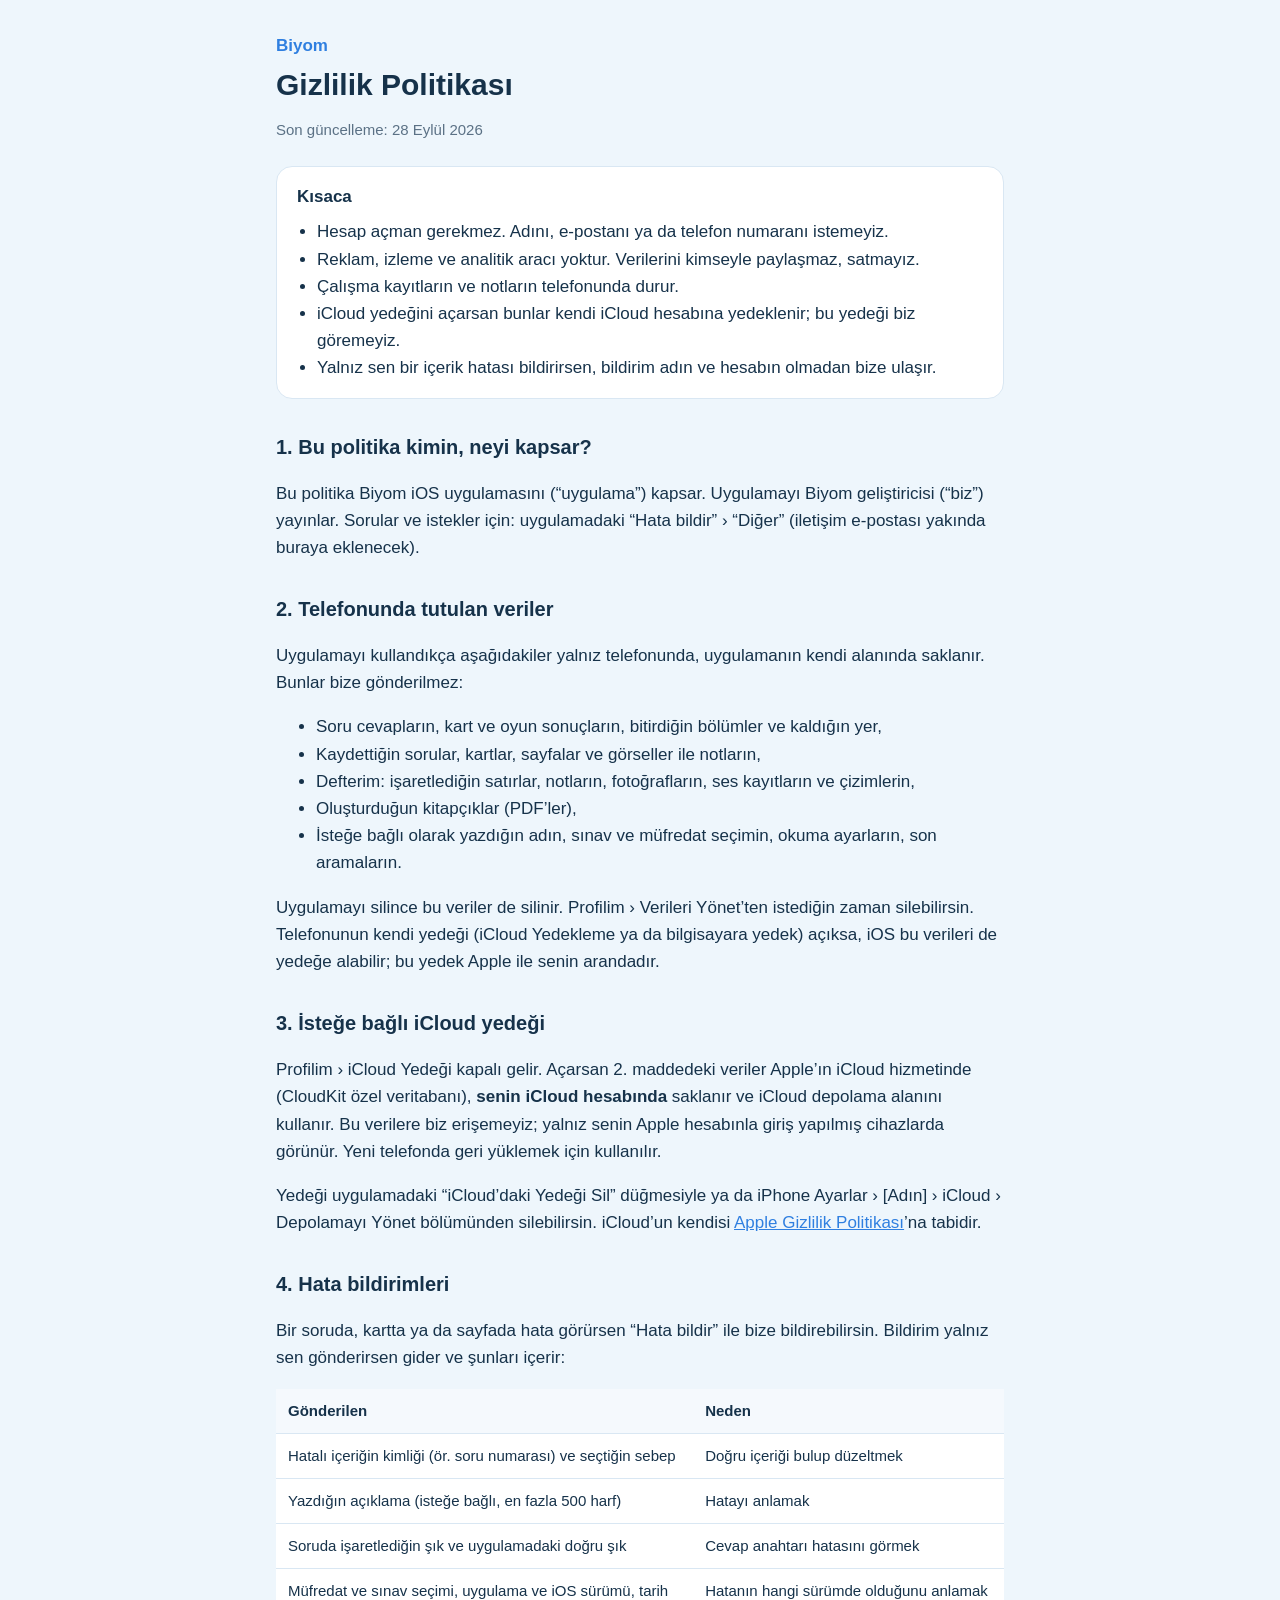
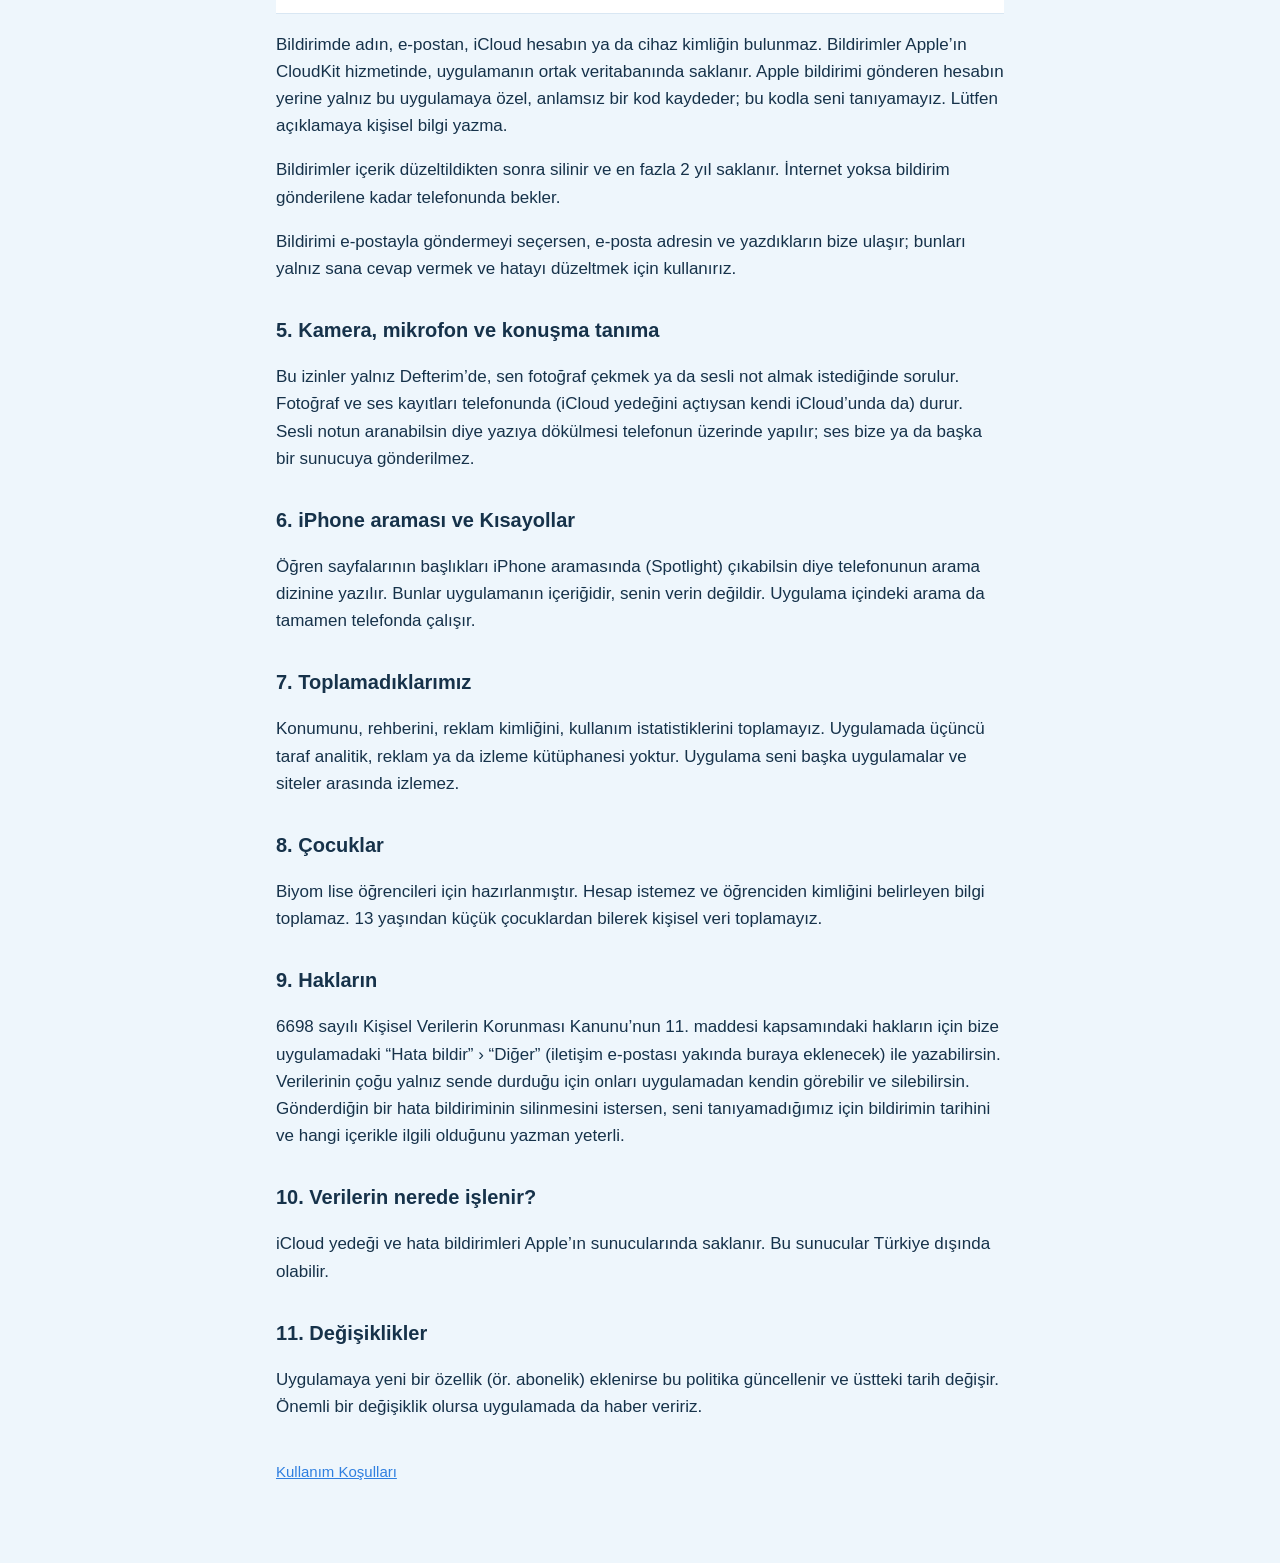
==== gizlilik.html @ 584ed22b "Biyom gizlilik politikası ve kullanım koşulları Co-Authored-By: Claude Opus 5.5 <noreply@anthropic.c" ====
<!doctype html>
<html lang="tr">
<head>
<meta charset="utf-8">
<meta name="viewport" content="width=device-width, initial-scale=1">
<title>Biyom · Gizlilik Politikası</title>
<meta name="description" content="Biyom uygulamasının gizlilik politikası: hangi veriler nerede tutulur, ne gönderilir.">
<link rel="stylesheet" href="style.css">
</head>
<body>
<main>
<header>
  <a href="./">Biyom</a>
  <h1>Gizlilik Politikası</h1>
  <p class="muted">Son güncelleme: 28 Eylül 2026</p>
</header>

<div class="summary">
  <strong>Kısaca</strong>
  <ul>
    <li>Hesap açman gerekmez. Adını, e-postanı ya da telefon numaranı istemeyiz.</li>
    <li>Reklam, izleme ve analitik aracı yoktur. Verilerini kimseyle paylaşmaz, satmayız.</li>
    <li>Çalışma kayıtların ve notların telefonunda durur.</li>
    <li>iCloud yedeğini açarsan bunlar kendi iCloud hesabına yedeklenir; bu yedeği biz göremeyiz.</li>
    <li>Yalnız sen bir içerik hatası bildirirsen, bildirim adın ve hesabın olmadan bize ulaşır.</li>
  </ul>
</div>

<h2>1. Bu politika kimin, neyi kapsar?</h2>
<p>Bu politika Biyom iOS uygulamasını (“uygulama”) kapsar. Uygulamayı Biyom geliştiricisi (“biz”) yayınlar.
Sorular ve istekler için: uygulamadaki “Hata bildir” › “Diğer” (iletişim e-postası yakında buraya eklenecek)<!-- DESTEK_EPOSTASI -->.</p>

<h2>2. Telefonunda tutulan veriler</h2>
<p>Uygulamayı kullandıkça aşağıdakiler yalnız telefonunda, uygulamanın kendi alanında saklanır. Bunlar bize gönderilmez:</p>
<ul>
  <li>Soru cevapların, kart ve oyun sonuçların, bitirdiğin bölümler ve kaldığın yer,</li>
  <li>Kaydettiğin sorular, kartlar, sayfalar ve görseller ile notların,</li>
  <li>Defterim: işaretlediğin satırlar, notların, fotoğrafların, ses kayıtların ve çizimlerin,</li>
  <li>Oluşturduğun kitapçıklar (PDF’ler),</li>
  <li>İsteğe bağlı olarak yazdığın adın, sınav ve müfredat seçimin, okuma ayarların, son aramaların.</li>
</ul>
<p>Uygulamayı silince bu veriler de silinir. Profilim › Verileri Yönet’ten istediğin zaman silebilirsin.
Telefonunun kendi yedeği (iCloud Yedekleme ya da bilgisayara yedek) açıksa, iOS bu verileri de yedeğe alabilir; bu
yedek Apple ile senin arandadır.</p>

<h2>3. İsteğe bağlı iCloud yedeği</h2>
<p>Profilim › iCloud Yedeği kapalı gelir. Açarsan 2. maddedeki veriler Apple’ın iCloud hizmetinde (CloudKit özel
veritabanı), <strong>senin iCloud hesabında</strong> saklanır ve iCloud depolama alanını kullanır. Bu verilere biz
erişemeyiz; yalnız senin Apple hesabınla giriş yapılmış cihazlarda görünür. Yeni telefonda geri yüklemek için kullanılır.</p>
<p>Yedeği uygulamadaki “iCloud’daki Yedeği Sil” düğmesiyle ya da iPhone Ayarlar › [Adın] › iCloud › Depolamayı Yönet
bölümünden silebilirsin. iCloud’un kendisi <a href="https://www.apple.com/tr/legal/privacy/">Apple Gizlilik Politikası</a>’na tabidir.</p>

<h2>4. Hata bildirimleri</h2>
<p>Bir soruda, kartta ya da sayfada hata görürsen “Hata bildir” ile bize bildirebilirsin. Bildirim yalnız sen
gönderirsen gider ve şunları içerir:</p>
<table>
  <tr><th>Gönderilen</th><th>Neden</th></tr>
  <tr><td>Hatalı içeriğin kimliği (ör. soru numarası) ve seçtiğin sebep</td><td>Doğru içeriği bulup düzeltmek</td></tr>
  <tr><td>Yazdığın açıklama (isteğe bağlı, en fazla 500 harf)</td><td>Hatayı anlamak</td></tr>
  <tr><td>Soruda işaretlediğin şık ve uygulamadaki doğru şık</td><td>Cevap anahtarı hatasını görmek</td></tr>
  <tr><td>Müfredat ve sınav seçimi, uygulama ve iOS sürümü, tarih</td><td>Hatanın hangi sürümde olduğunu anlamak</td></tr>
</table>
<p>Bildirimde adın, e-postan, iCloud hesabın ya da cihaz kimliğin bulunmaz. Bildirimler Apple’ın CloudKit hizmetinde,
uygulamanın ortak veritabanında saklanır. Apple bildirimi gönderen hesabın yerine yalnız bu uygulamaya özel, anlamsız bir
kod kaydeder; bu kodla seni tanıyamayız. Lütfen açıklamaya kişisel bilgi yazma.</p>
<p>Bildirimler içerik düzeltildikten sonra silinir ve en fazla 2 yıl saklanır. İnternet yoksa bildirim gönderilene kadar
telefonunda bekler.</p>
<p>Bildirimi e-postayla göndermeyi seçersen, e-posta adresin ve yazdıkların bize ulaşır; bunları yalnız sana cevap vermek
ve hatayı düzeltmek için kullanırız.</p>

<h2>5. Kamera, mikrofon ve konuşma tanıma</h2>
<p>Bu izinler yalnız Defterim’de, sen fotoğraf çekmek ya da sesli not almak istediğinde sorulur. Fotoğraf ve ses
kayıtları telefonunda (iCloud yedeğini açtıysan kendi iCloud’unda da) durur. Sesli notun aranabilsin diye yazıya
dökülmesi telefonun üzerinde yapılır; ses bize ya da başka bir sunucuya gönderilmez.</p>

<h2>6. iPhone araması ve Kısayollar</h2>
<p>Öğren sayfalarının başlıkları iPhone aramasında (Spotlight) çıkabilsin diye telefonunun arama dizinine yazılır.
Bunlar uygulamanın içeriğidir, senin verin değildir. Uygulama içindeki arama da tamamen telefonda çalışır.</p>

<h2>7. Toplamadıklarımız</h2>
<p>Konumunu, rehberini, reklam kimliğini, kullanım istatistiklerini toplamayız. Uygulamada üçüncü taraf analitik,
reklam ya da izleme kütüphanesi yoktur. Uygulama seni başka uygulamalar ve siteler arasında izlemez.</p>

<h2>8. Çocuklar</h2>
<p>Biyom lise öğrencileri için hazırlanmıştır. Hesap istemez ve öğrenciden kimliğini belirleyen bilgi toplamaz. 13 yaşından
küçük çocuklardan bilerek kişisel veri toplamayız.</p>

<h2>9. Hakların</h2>
<p>6698 sayılı Kişisel Verilerin Korunması Kanunu’nun 11. maddesi kapsamındaki hakların için bize
uygulamadaki “Hata bildir” › “Diğer” (iletişim e-postası yakında buraya eklenecek)<!-- DESTEK_EPOSTASI --> ile yazabilirsin. Verilerinin çoğu yalnız sende
durduğu için onları uygulamadan kendin görebilir ve silebilirsin. Gönderdiğin bir hata bildiriminin silinmesini
istersen, seni tanıyamadığımız için bildirimin tarihini ve hangi içerikle ilgili olduğunu yazman yeterli.</p>

<h2>10. Verilerin nerede işlenir?</h2>
<p>iCloud yedeği ve hata bildirimleri Apple’ın sunucularında saklanır. Bu sunucular Türkiye dışında olabilir.</p>

<h2>11. Değişiklikler</h2>
<p>Uygulamaya yeni bir özellik (ör. abonelik) eklenirse bu politika güncellenir ve üstteki tarih değişir. Önemli bir
değişiklik olursa uygulamada da haber veririz.</p>

<footer class="muted">
  <p><a href="kosullar.html">Kullanım Koşulları</a><!-- DESTEK_EPOSTASI: İletişim bağlantısı --></p>
</footer>
</main>
</body>
</html>
---- style.css ----
:root {
  --ink: #16324a;
  --muted: #5b7185;
  --accent: #2f7fe0;
  --surface: #ffffff;
  --page: #eef6fc;
  --line: #d9e7f3;
}
* { box-sizing: border-box; }
body {
  margin: 0;
  background: var(--page);
  color: var(--ink);
  font: 17px/1.6 -apple-system, BlinkMacSystemFont, "Segoe UI", Roboto, "Helvetica Neue", Arial, sans-serif;
}
main { max-width: 760px; margin: 0 auto; padding: 32px 16px 64px; }
header { margin-bottom: 24px; }
header a { color: var(--accent); text-decoration: none; font-weight: 600; }
h1 { font-size: 30px; line-height: 1.2; margin: 8px 0 4px; }
h2 { font-size: 20px; margin: 32px 0 8px; }
.muted { color: var(--muted); font-size: 15px; }
.summary { background: var(--surface); border: 1px solid var(--line); border-radius: 16px; padding: 16px 20px; }
.summary ul { margin: 8px 0 0; padding-left: 20px; }
table { width: 100%; border-collapse: collapse; background: var(--surface); }
th, td { text-align: left; vertical-align: top; padding: 10px 12px; border-bottom: 1px solid var(--line); font-size: 15px; }
th { background: #f5f9fd; }
a { color: var(--accent); }
.cards { display: grid; gap: 12px; }
.card { display: block; background: var(--surface); border: 1px solid var(--line); border-radius: 16px; padding: 16px 20px; color: var(--ink); text-decoration: none; }
.card strong { display: block; font-size: 18px; }
footer { margin-top: 40px; }
@media (max-width: 520px) {
  body { font-size: 16px; }
  h1 { font-size: 26px; }
  th, td { padding: 8px; font-size: 14px; }
}
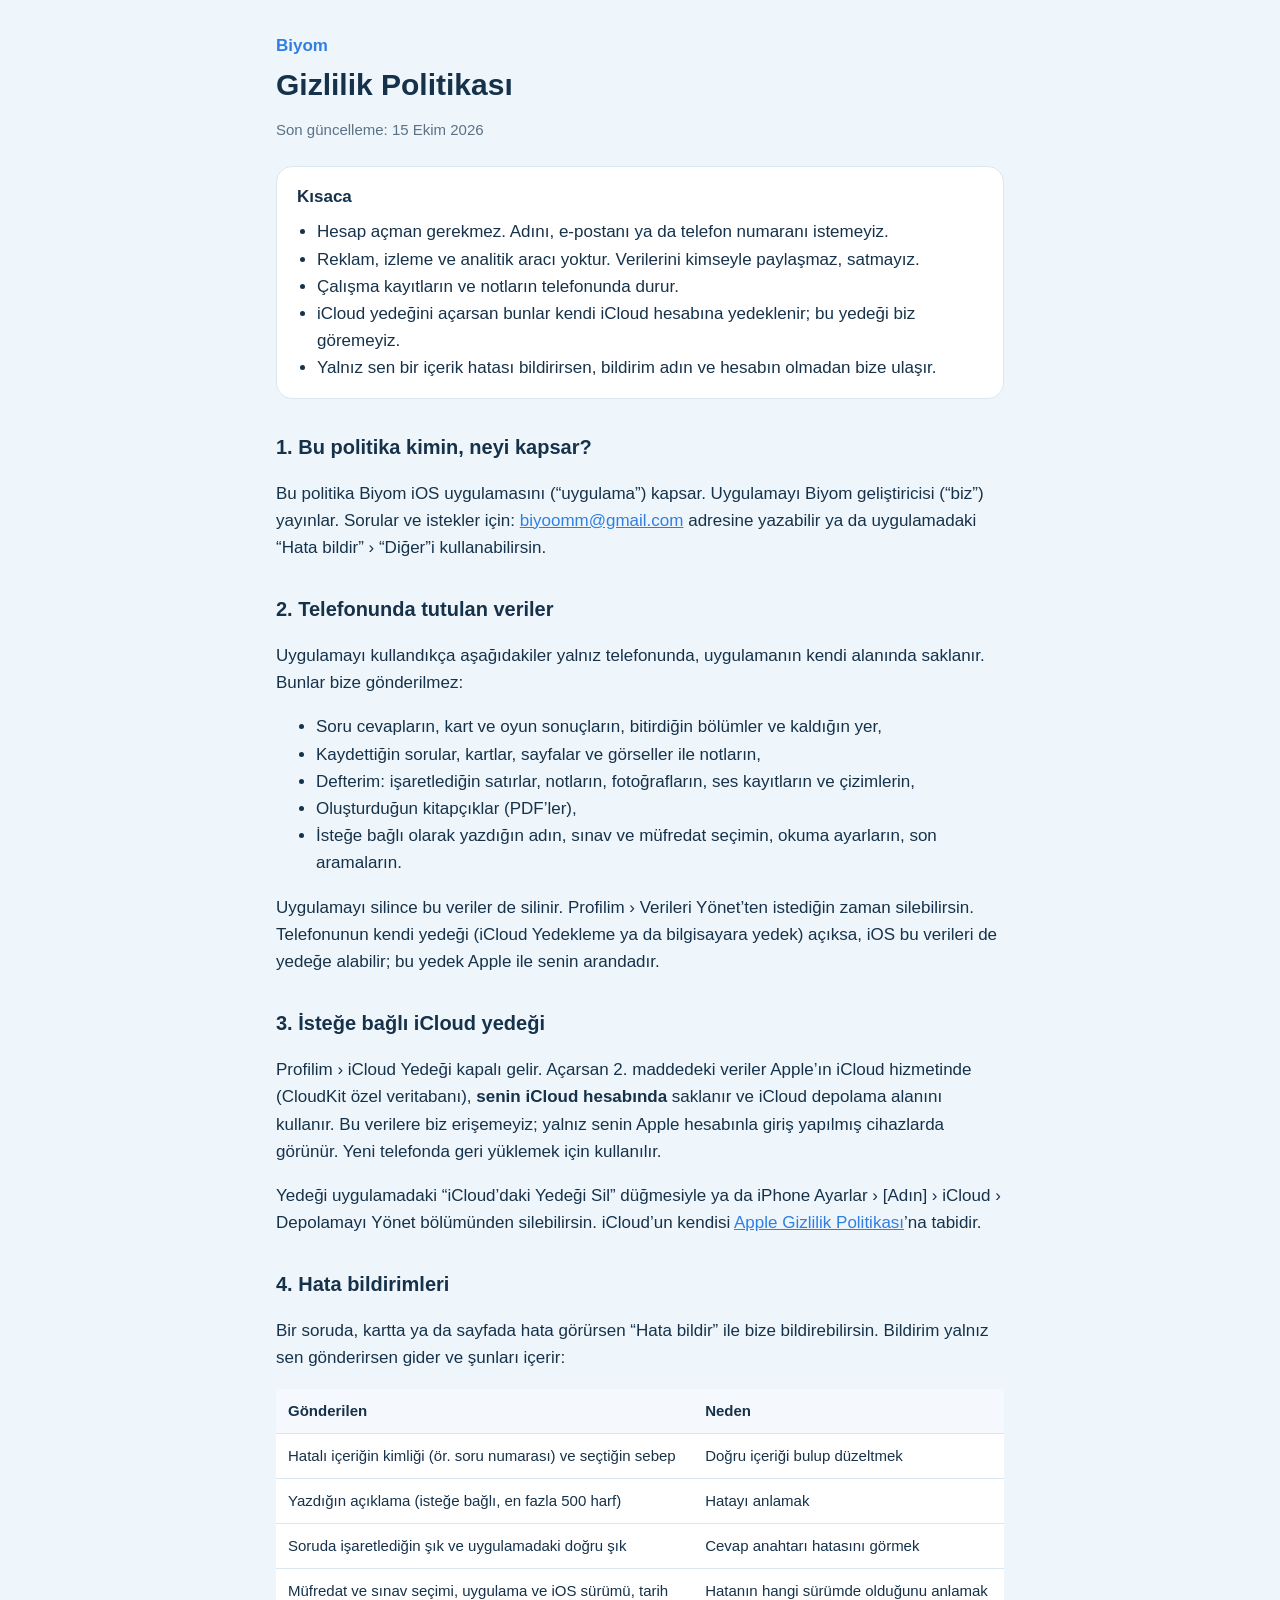
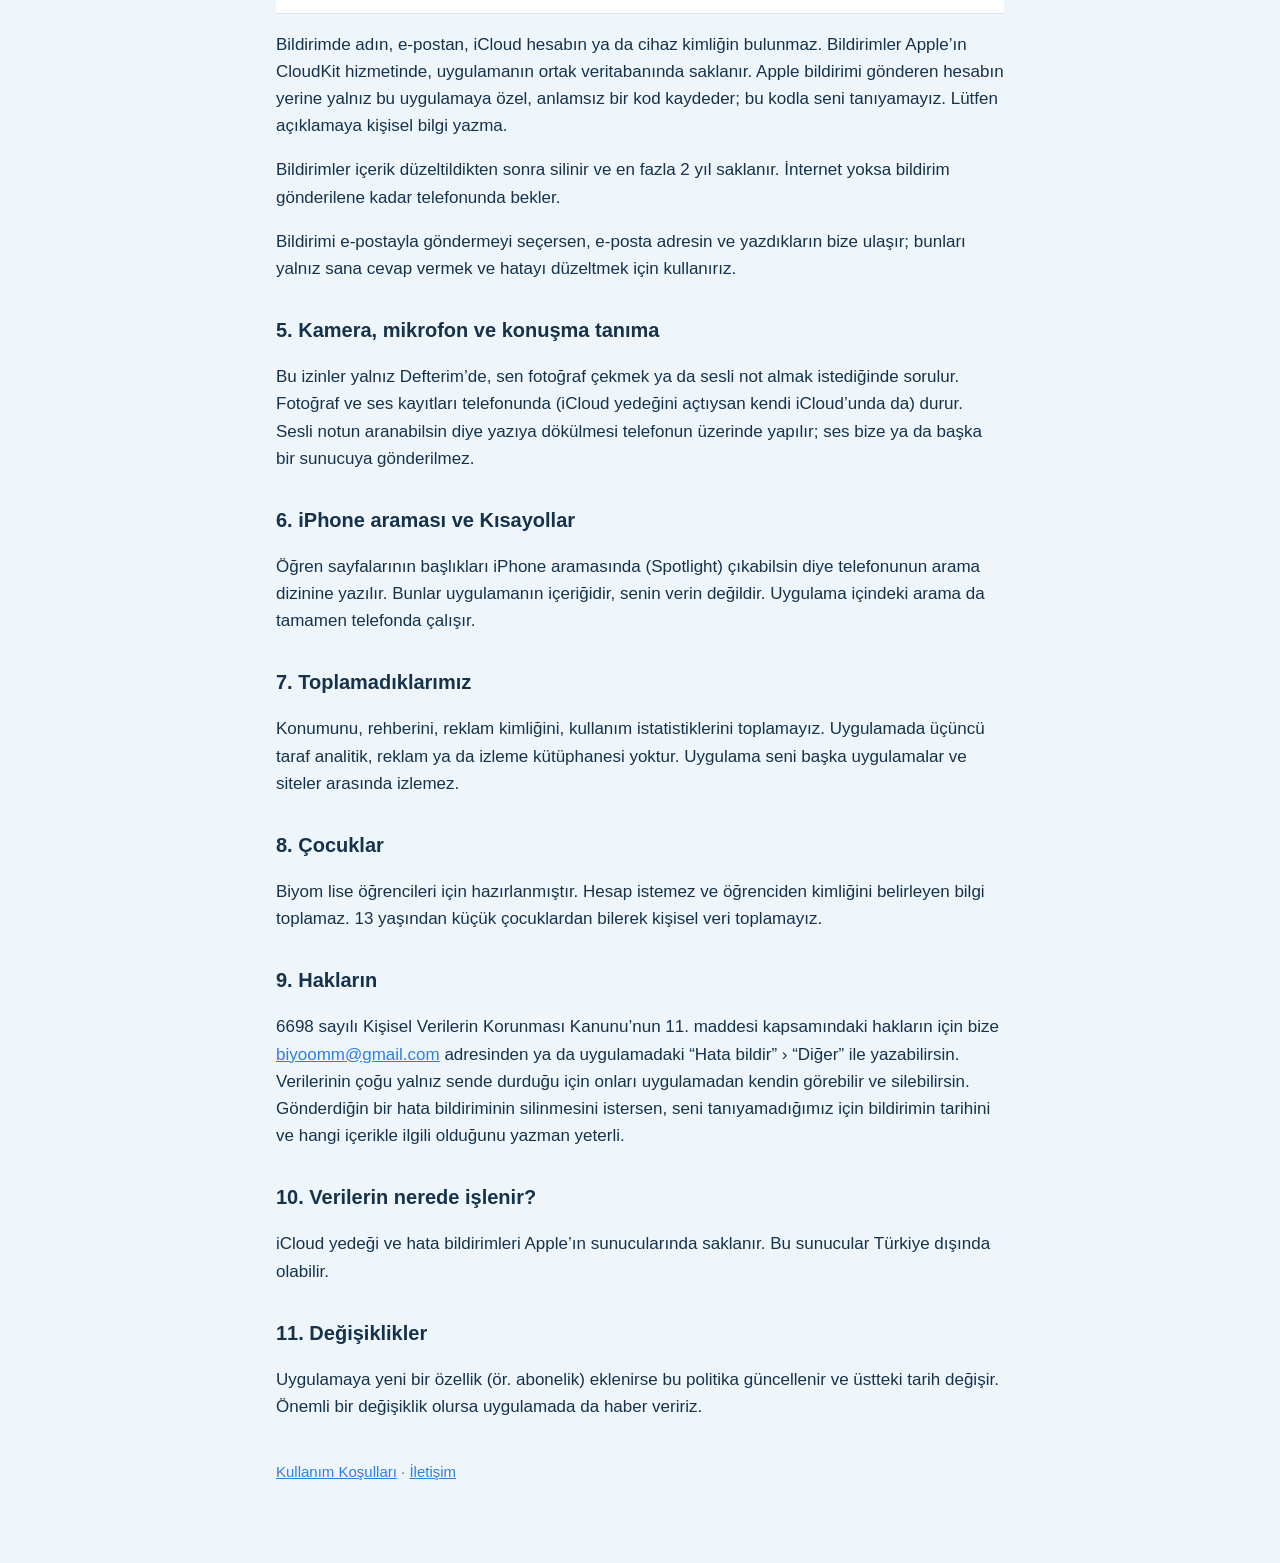
==== commit e93a0db4: "Destek e-postası: biyoomm@gmail.com (gizlilik, koşullar, giriş sayfasında Destek kartı)" ====
--- a/gizlilik.html
+++ b/gizlilik.html
@@ -12,7 +12,7 @@
 <header>
   <a href="./">Biyom</a>
   <h1>Gizlilik Politikası</h1>
-  <p class="muted">Son güncelleme: 28 Eylül 2026</p>
+  <p class="muted">Son güncelleme: 15 Ekim 2026</p>
 </header>
 
 <div class="summary">
@@ -28,7 +28,7 @@
 
 <h2>1. Bu politika kimin, neyi kapsar?</h2>
 <p>Bu politika Biyom iOS uygulamasını (“uygulama”) kapsar. Uygulamayı Biyom geliştiricisi (“biz”) yayınlar.
-Sorular ve istekler için: uygulamadaki “Hata bildir” › “Diğer” (iletişim e-postası yakında buraya eklenecek)<!-- DESTEK_EPOSTASI -->.</p>
+Sorular ve istekler için: <a href="mailto:biyoomm@gmail.com">biyoomm@gmail.com</a> adresine yazabilir ya da uygulamadaki “Hata bildir” › “Diğer”i kullanabilirsin.</p>
 
 <h2>2. Telefonunda tutulan veriler</h2>
 <p>Uygulamayı kullandıkça aşağıdakiler yalnız telefonunda, uygulamanın kendi alanında saklanır. Bunlar bize gönderilmez:</p>
@@ -87,7 +87,7 @@
 
 <h2>9. Hakların</h2>
 <p>6698 sayılı Kişisel Verilerin Korunması Kanunu’nun 11. maddesi kapsamındaki hakların için bize
-uygulamadaki “Hata bildir” › “Diğer” (iletişim e-postası yakında buraya eklenecek)<!-- DESTEK_EPOSTASI --> ile yazabilirsin. Verilerinin çoğu yalnız sende
+<a href="mailto:biyoomm@gmail.com">biyoomm@gmail.com</a> adresinden ya da uygulamadaki “Hata bildir” › “Diğer” ile yazabilirsin. Verilerinin çoğu yalnız sende
 durduğu için onları uygulamadan kendin görebilir ve silebilirsin. Gönderdiğin bir hata bildiriminin silinmesini
 istersen, seni tanıyamadığımız için bildirimin tarihini ve hangi içerikle ilgili olduğunu yazman yeterli.</p>
 
@@ -99,7 +99,7 @@
 değişiklik olursa uygulamada da haber veririz.</p>
 
 <footer class="muted">
-  <p><a href="kosullar.html">Kullanım Koşulları</a><!-- DESTEK_EPOSTASI: İletişim bağlantısı --></p>
+  <p><a href="kosullar.html">Kullanım Koşulları</a> · <a href="mailto:biyoomm@gmail.com">İletişim</a></p>
 </footer>
 </main>
 </body>
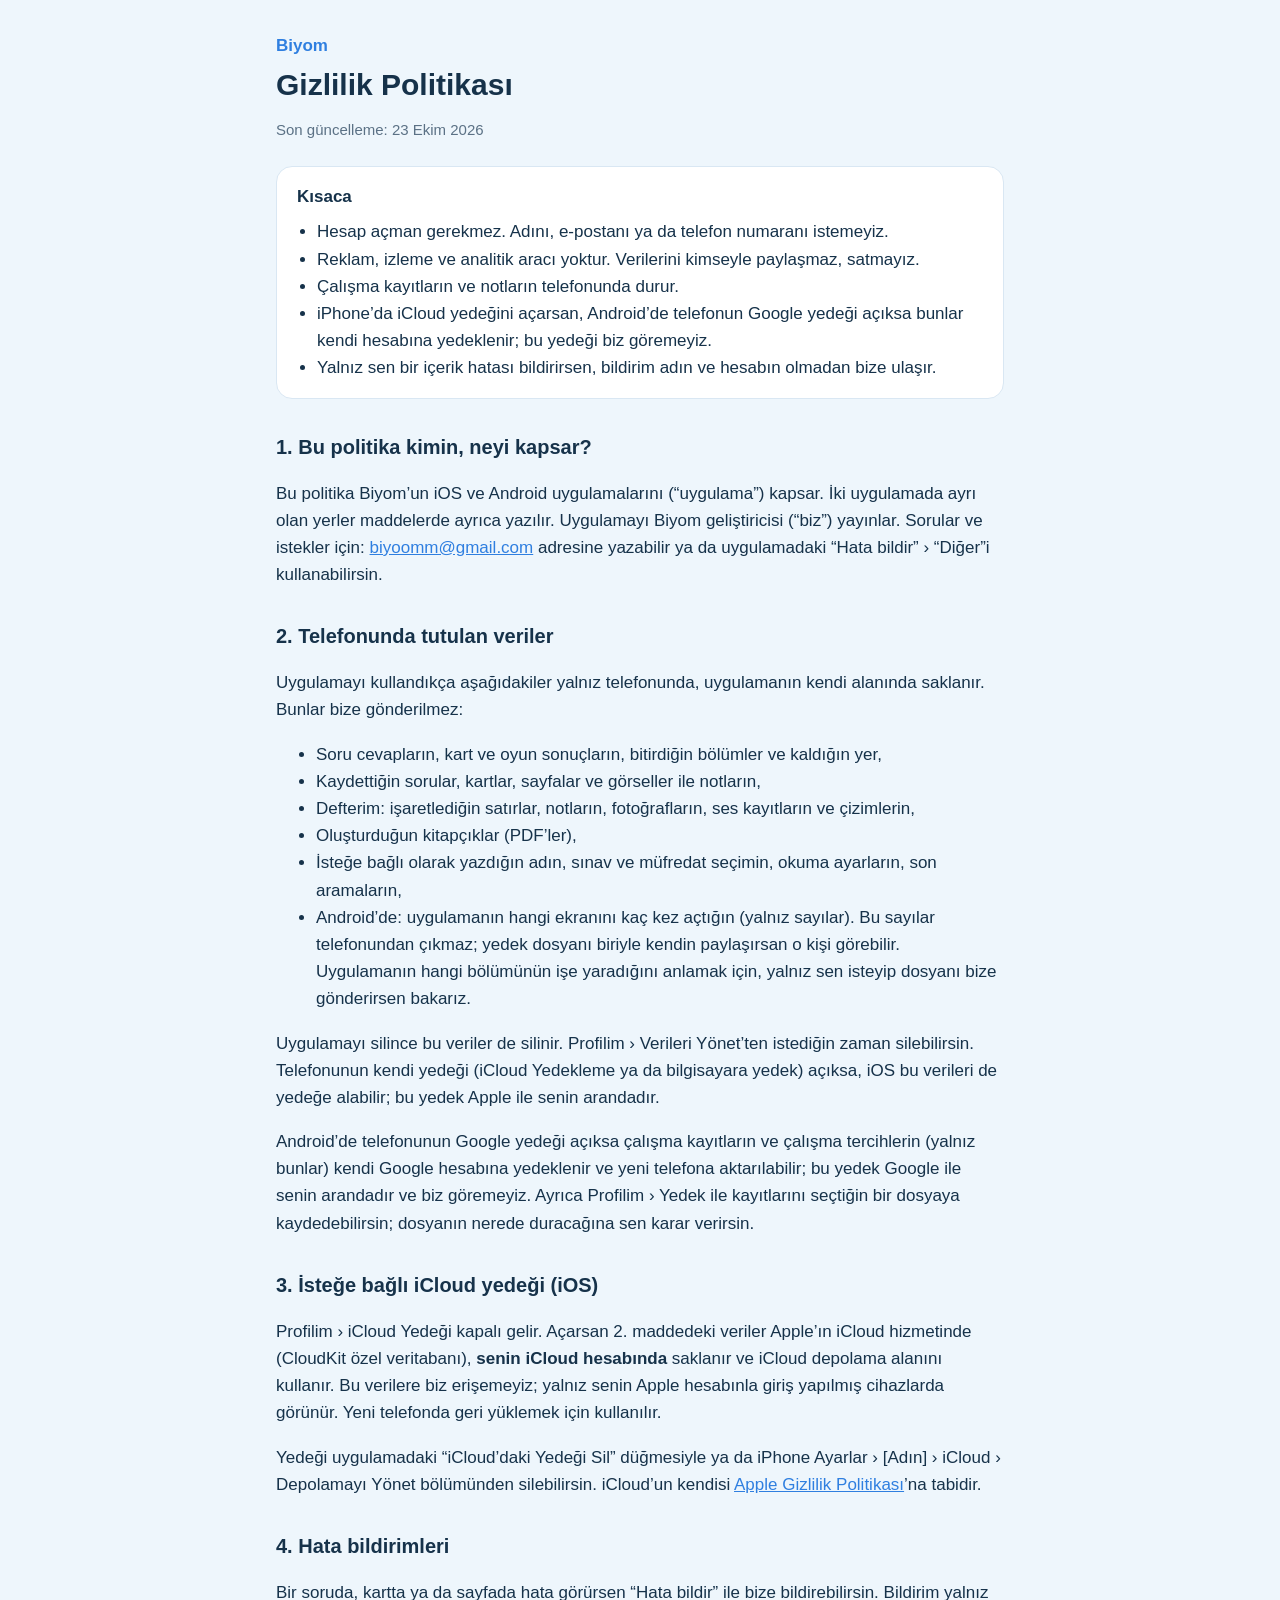
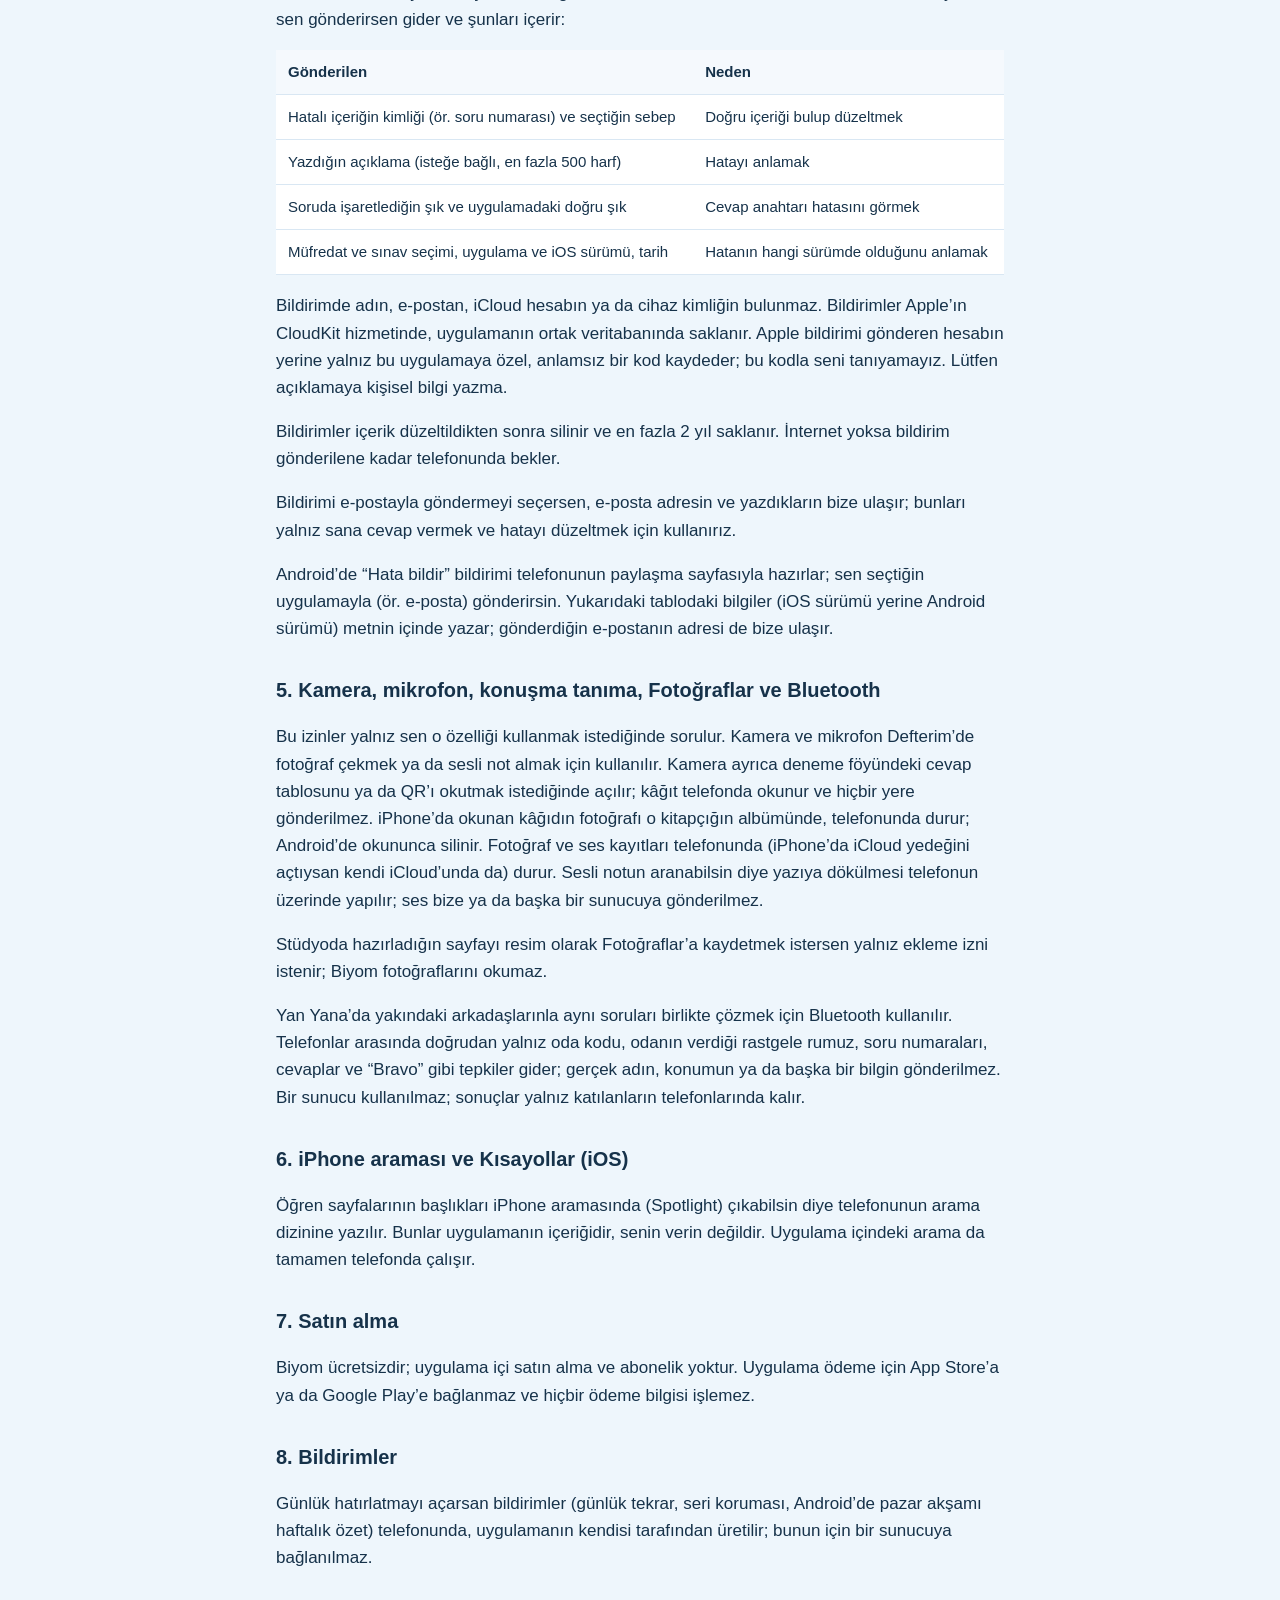
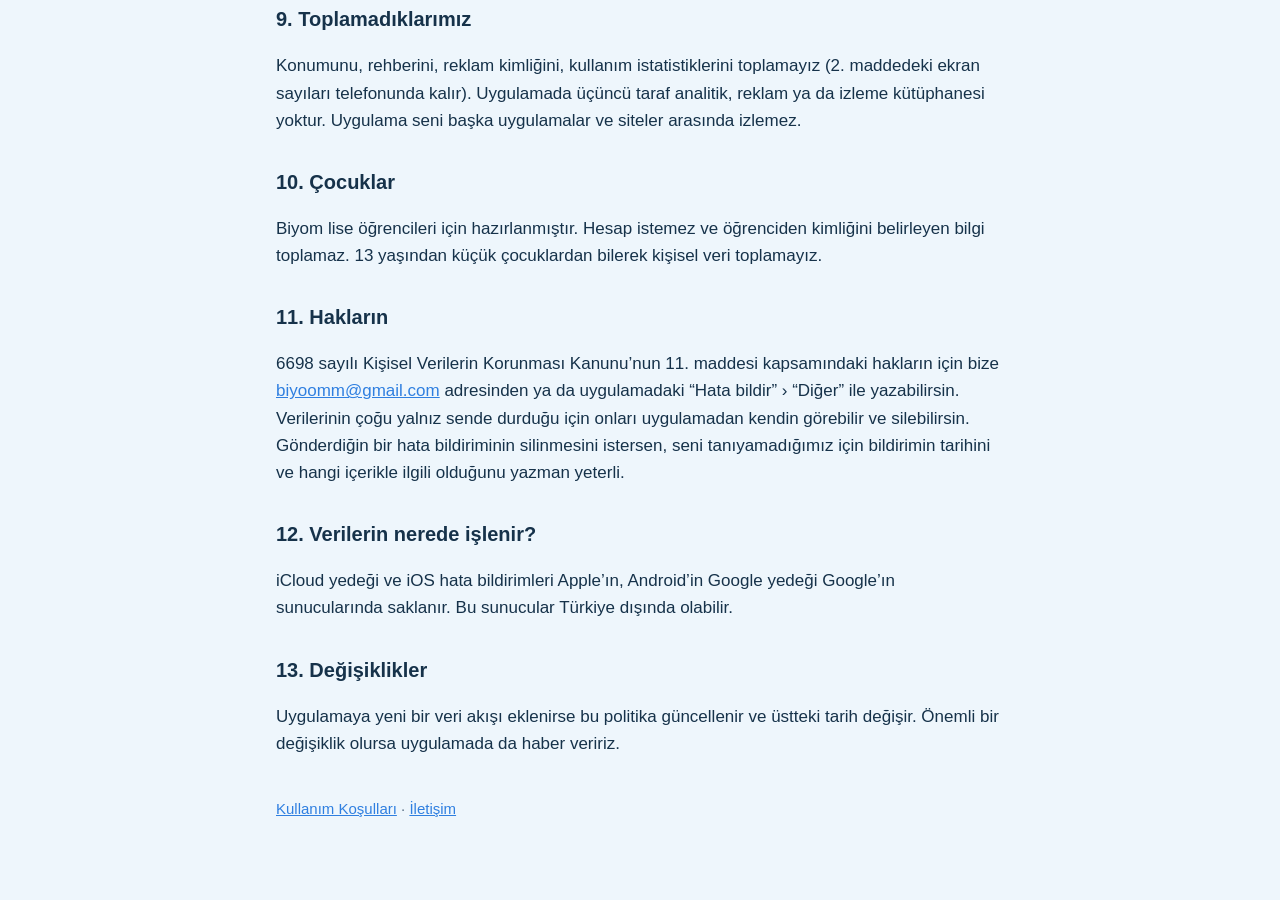
==== commit 0bb2e714: "Ücretsiz sürüm; iOS ve Android; kamera, Fotoğraflar ve Yan Yana (Bluetooth) açıklandı - Satın alma y" ====
--- a/gizlilik.html
+++ b/gizlilik.html
@@ -12,7 +12,7 @@
 <header>
   <a href="./">Biyom</a>
   <h1>Gizlilik Politikası</h1>
-  <p class="muted">Son güncelleme: 15 Ekim 2026</p>
+  <p class="muted">Son güncelleme: 23 Ekim 2026</p>
 </header>
 
 <div class="summary">
@@ -21,13 +21,13 @@
     <li>Hesap açman gerekmez. Adını, e-postanı ya da telefon numaranı istemeyiz.</li>
     <li>Reklam, izleme ve analitik aracı yoktur. Verilerini kimseyle paylaşmaz, satmayız.</li>
     <li>Çalışma kayıtların ve notların telefonunda durur.</li>
-    <li>iCloud yedeğini açarsan bunlar kendi iCloud hesabına yedeklenir; bu yedeği biz göremeyiz.</li>
+    <li>iPhone’da iCloud yedeğini açarsan, Android’de telefonun Google yedeği açıksa bunlar kendi hesabına yedeklenir; bu yedeği biz göremeyiz.</li>
     <li>Yalnız sen bir içerik hatası bildirirsen, bildirim adın ve hesabın olmadan bize ulaşır.</li>
   </ul>
 </div>
 
 <h2>1. Bu politika kimin, neyi kapsar?</h2>
-<p>Bu politika Biyom iOS uygulamasını (“uygulama”) kapsar. Uygulamayı Biyom geliştiricisi (“biz”) yayınlar.
+<p>Bu politika Biyom’un iOS ve Android uygulamalarını (“uygulama”) kapsar. İki uygulamada ayrı olan yerler maddelerde ayrıca yazılır. Uygulamayı Biyom geliştiricisi (“biz”) yayınlar.
 Sorular ve istekler için: <a href="mailto:biyoomm@gmail.com">biyoomm@gmail.com</a> adresine yazabilir ya da uygulamadaki “Hata bildir” › “Diğer”i kullanabilirsin.</p>
 
 <h2>2. Telefonunda tutulan veriler</h2>
@@ -37,13 +37,19 @@
   <li>Kaydettiğin sorular, kartlar, sayfalar ve görseller ile notların,</li>
   <li>Defterim: işaretlediğin satırlar, notların, fotoğrafların, ses kayıtların ve çizimlerin,</li>
   <li>Oluşturduğun kitapçıklar (PDF’ler),</li>
-  <li>İsteğe bağlı olarak yazdığın adın, sınav ve müfredat seçimin, okuma ayarların, son aramaların.</li>
+  <li>İsteğe bağlı olarak yazdığın adın, sınav ve müfredat seçimin, okuma ayarların, son aramaların,</li>
+  <li>Android’de: uygulamanın hangi ekranını kaç kez açtığın (yalnız sayılar). Bu sayılar telefonundan çıkmaz; yedek
+  dosyanı biriyle kendin paylaşırsan o kişi görebilir. Uygulamanın hangi bölümünün işe yaradığını anlamak için, yalnız
+  sen isteyip dosyanı bize gönderirsen bakarız.</li>
 </ul>
 <p>Uygulamayı silince bu veriler de silinir. Profilim › Verileri Yönet’ten istediğin zaman silebilirsin.
 Telefonunun kendi yedeği (iCloud Yedekleme ya da bilgisayara yedek) açıksa, iOS bu verileri de yedeğe alabilir; bu
 yedek Apple ile senin arandadır.</p>
+<p>Android’de telefonunun Google yedeği açıksa çalışma kayıtların ve çalışma tercihlerin (yalnız bunlar) kendi Google
+hesabına yedeklenir ve yeni telefona aktarılabilir; bu yedek Google ile senin arandadır ve biz göremeyiz. Ayrıca
+Profilim › Yedek ile kayıtlarını seçtiğin bir dosyaya kaydedebilirsin; dosyanın nerede duracağına sen karar verirsin.</p>
 
-<h2>3. İsteğe bağlı iCloud yedeği</h2>
+<h2>3. İsteğe bağlı iCloud yedeği (iOS)</h2>
 <p>Profilim › iCloud Yedeği kapalı gelir. Açarsan 2. maddedeki veriler Apple’ın iCloud hizmetinde (CloudKit özel
 veritabanı), <strong>senin iCloud hesabında</strong> saklanır ve iCloud depolama alanını kullanır. Bu verilere biz
 erişemeyiz; yalnız senin Apple hesabınla giriş yapılmış cihazlarda görünür. Yeni telefonda geri yüklemek için kullanılır.</p>
@@ -67,35 +73,56 @@
 telefonunda bekler.</p>
 <p>Bildirimi e-postayla göndermeyi seçersen, e-posta adresin ve yazdıkların bize ulaşır; bunları yalnız sana cevap vermek
 ve hatayı düzeltmek için kullanırız.</p>
+<p>Android’de “Hata bildir” bildirimi telefonunun paylaşma sayfasıyla hazırlar; sen seçtiğin uygulamayla (ör. e-posta)
+gönderirsin. Yukarıdaki tablodaki bilgiler (iOS sürümü yerine Android sürümü) metnin içinde yazar; gönderdiğin e-postanın
+adresi de bize ulaşır.</p>
 
-<h2>5. Kamera, mikrofon ve konuşma tanıma</h2>
-<p>Bu izinler yalnız Defterim’de, sen fotoğraf çekmek ya da sesli not almak istediğinde sorulur. Fotoğraf ve ses
-kayıtları telefonunda (iCloud yedeğini açtıysan kendi iCloud’unda da) durur. Sesli notun aranabilsin diye yazıya
-dökülmesi telefonun üzerinde yapılır; ses bize ya da başka bir sunucuya gönderilmez.</p>
+<h2>5. Kamera, mikrofon, konuşma tanıma, Fotoğraflar ve Bluetooth</h2>
+<p>Bu izinler yalnız sen o özelliği kullanmak istediğinde sorulur. Kamera ve mikrofon Defterim’de fotoğraf çekmek ya da
+sesli not almak için kullanılır. Kamera ayrıca deneme föyündeki cevap tablosunu ya da QR’ı okutmak istediğinde açılır;
+kâğıt telefonda okunur ve hiçbir yere gönderilmez. iPhone’da okunan kâğıdın fotoğrafı o kitapçığın albümünde, telefonunda
+durur; Android’de okununca silinir. Fotoğraf ve ses kayıtları telefonunda (iPhone’da iCloud yedeğini açtıysan kendi
+iCloud’unda da) durur. Sesli notun aranabilsin diye yazıya dökülmesi telefonun üzerinde yapılır; ses bize ya da başka bir
+sunucuya gönderilmez.</p>
+<p>Stüdyoda hazırladığın sayfayı resim olarak Fotoğraflar’a kaydetmek istersen yalnız ekleme izni istenir; Biyom
+fotoğraflarını okumaz.</p>
+<p>Yan Yana’da yakındaki arkadaşlarınla aynı soruları birlikte çözmek için Bluetooth kullanılır. Telefonlar arasında
+doğrudan yalnız oda kodu, odanın verdiği rastgele rumuz, soru numaraları, cevaplar ve “Bravo” gibi tepkiler gider;
+gerçek adın, konumun ya da başka bir bilgin gönderilmez. Bir sunucu kullanılmaz; sonuçlar yalnız katılanların
+telefonlarında kalır.</p>
 
-<h2>6. iPhone araması ve Kısayollar</h2>
+<h2>6. iPhone araması ve Kısayollar (iOS)</h2>
 <p>Öğren sayfalarının başlıkları iPhone aramasında (Spotlight) çıkabilsin diye telefonunun arama dizinine yazılır.
 Bunlar uygulamanın içeriğidir, senin verin değildir. Uygulama içindeki arama da tamamen telefonda çalışır.</p>
 
-<h2>7. Toplamadıklarımız</h2>
-<p>Konumunu, rehberini, reklam kimliğini, kullanım istatistiklerini toplamayız. Uygulamada üçüncü taraf analitik,
+<h2>7. Satın alma</h2>
+<p>Biyom ücretsizdir; uygulama içi satın alma ve abonelik yoktur. Uygulama ödeme için App Store’a ya da Google Play’e
+bağlanmaz ve hiçbir ödeme bilgisi işlemez.</p>
+
+<h2>8. Bildirimler</h2>
+<p>Günlük hatırlatmayı açarsan bildirimler (günlük tekrar, seri koruması, Android’de pazar akşamı haftalık özet)
+telefonunda, uygulamanın kendisi tarafından üretilir; bunun için bir sunucuya bağlanılmaz.</p>
+
+<h2>9. Toplamadıklarımız</h2>
+<p>Konumunu, rehberini, reklam kimliğini, kullanım istatistiklerini toplamayız (2. maddedeki ekran sayıları telefonunda kalır). Uygulamada üçüncü taraf analitik,
 reklam ya da izleme kütüphanesi yoktur. Uygulama seni başka uygulamalar ve siteler arasında izlemez.</p>
 
-<h2>8. Çocuklar</h2>
+<h2>10. Çocuklar</h2>
 <p>Biyom lise öğrencileri için hazırlanmıştır. Hesap istemez ve öğrenciden kimliğini belirleyen bilgi toplamaz. 13 yaşından
 küçük çocuklardan bilerek kişisel veri toplamayız.</p>
 
-<h2>9. Hakların</h2>
+<h2>11. Hakların</h2>
 <p>6698 sayılı Kişisel Verilerin Korunması Kanunu’nun 11. maddesi kapsamındaki hakların için bize
 <a href="mailto:biyoomm@gmail.com">biyoomm@gmail.com</a> adresinden ya da uygulamadaki “Hata bildir” › “Diğer” ile yazabilirsin. Verilerinin çoğu yalnız sende
 durduğu için onları uygulamadan kendin görebilir ve silebilirsin. Gönderdiğin bir hata bildiriminin silinmesini
 istersen, seni tanıyamadığımız için bildirimin tarihini ve hangi içerikle ilgili olduğunu yazman yeterli.</p>
 
-<h2>10. Verilerin nerede işlenir?</h2>
-<p>iCloud yedeği ve hata bildirimleri Apple’ın sunucularında saklanır. Bu sunucular Türkiye dışında olabilir.</p>
+<h2>12. Verilerin nerede işlenir?</h2>
+<p>iCloud yedeği ve iOS hata bildirimleri Apple’ın, Android’in Google yedeği Google’ın sunucularında saklanır. Bu
+sunucular Türkiye dışında olabilir.</p>
 
-<h2>11. Değişiklikler</h2>
-<p>Uygulamaya yeni bir özellik (ör. abonelik) eklenirse bu politika güncellenir ve üstteki tarih değişir. Önemli bir
+<h2>13. Değişiklikler</h2>
+<p>Uygulamaya yeni bir veri akışı eklenirse bu politika güncellenir ve üstteki tarih değişir. Önemli bir
 değişiklik olursa uygulamada da haber veririz.</p>
 
 <footer class="muted">
